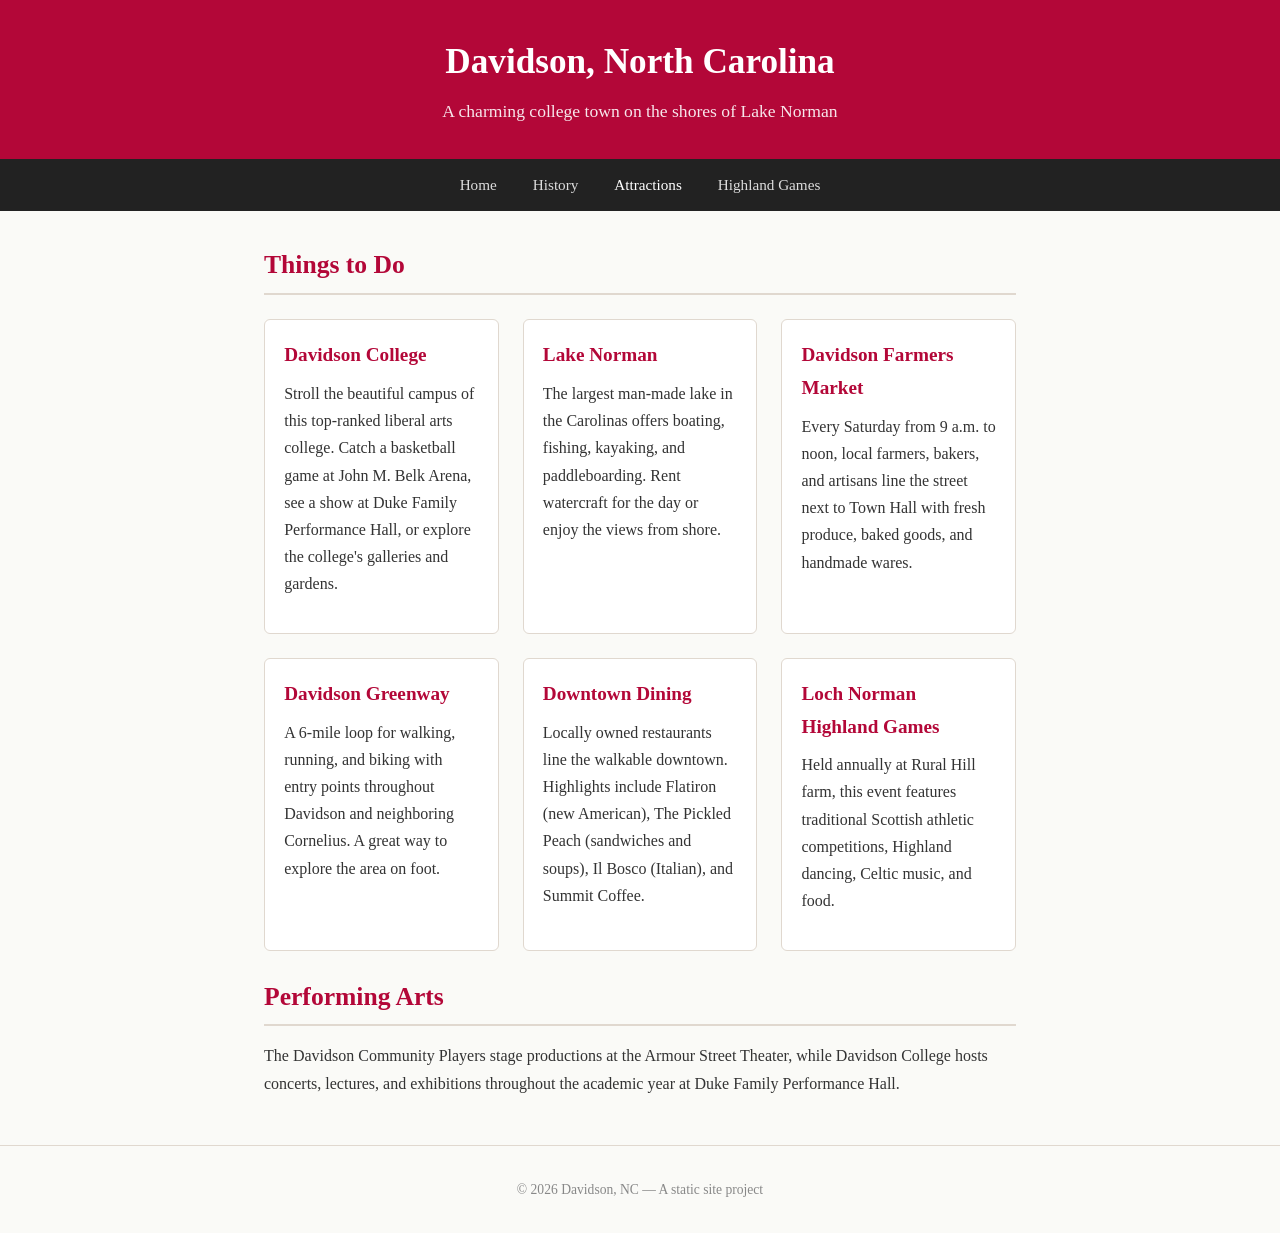
==== attractions.html @ 7d714942 "Add Highland Games page with SVG illustrations New dedicated page covering the Loch Norman Highland " ====
<!DOCTYPE html>
<html lang="en">
<head>
  <meta charset="UTF-8">
  <meta name="viewport" content="width=device-width, initial-scale=1.0">
  <title>Attractions &mdash; Davidson, NC</title>
  <link rel="stylesheet" href="style.css">
</head>
<body>
  <header>
    <h1>Davidson, North Carolina</h1>
    <p>A charming college town on the shores of Lake Norman</p>
  </header>
  <nav>
    <a href="index.html">Home</a>
    <a href="history.html">History</a>
    <a href="attractions.html" class="active">Attractions</a>
    <a href="highland-games.html">Highland Games</a>
  </nav>
  <main>
    <h2>Things to Do</h2>

    <div class="card-grid">
      <div class="card">
        <h3>Davidson College</h3>
        <p>
          Stroll the beautiful campus of this top-ranked liberal arts college. Catch a
          basketball game at John M. Belk Arena, see a show at Duke Family Performance
          Hall, or explore the college's galleries and gardens.
        </p>
      </div>

      <div class="card">
        <h3>Lake Norman</h3>
        <p>
          The largest man-made lake in the Carolinas offers boating, fishing, kayaking,
          and paddleboarding. Rent watercraft for the day or enjoy the views from shore.
        </p>
      </div>

      <div class="card">
        <h3>Davidson Farmers Market</h3>
        <p>
          Every Saturday from 9 a.m. to noon, local farmers, bakers, and artisans line
          the street next to Town Hall with fresh produce, baked goods, and handmade wares.
        </p>
      </div>

      <div class="card">
        <h3>Davidson Greenway</h3>
        <p>
          A 6-mile loop for walking, running, and biking with entry points throughout
          Davidson and neighboring Cornelius. A great way to explore the area on foot.
        </p>
      </div>

      <div class="card">
        <h3>Downtown Dining</h3>
        <p>
          Locally owned restaurants line the walkable downtown. Highlights include
          Flatiron (new American), The Pickled Peach (sandwiches and soups),
          Il Bosco (Italian), and Summit Coffee.
        </p>
      </div>

      <div class="card">
        <h3>Loch Norman Highland Games</h3>
        <p>
          Held annually at Rural Hill farm, this event features traditional Scottish
          athletic competitions, Highland dancing, Celtic music, and food.
        </p>
      </div>
    </div>

    <h2>Performing Arts</h2>
    <p>
      The Davidson Community Players stage productions at the Armour Street Theater,
      while Davidson College hosts concerts, lectures, and exhibitions throughout the
      academic year at Duke Family Performance Hall.
    </p>
  </main>
  <footer>
    <p>&copy; 2026 Davidson, NC &mdash; A static site project</p>
  </footer>
</body>
</html>
---- style.css ----
* {
  margin: 0;
  padding: 0;
  box-sizing: border-box;
}

body {
  font-family: Georgia, 'Times New Roman', serif;
  line-height: 1.7;
  color: #333;
  background: #fafaf7;
}

header {
  background: #b30738;
  color: #fff;
  padding: 2rem 1rem;
  text-align: center;
}

header h1 {
  font-size: 2.2rem;
  margin-bottom: 0.3rem;
}

header p {
  font-size: 1.1rem;
  opacity: 0.9;
}

nav {
  background: #222;
  padding: 0.8rem 1rem;
  text-align: center;
}

nav a {
  color: #ddd;
  text-decoration: none;
  margin: 0 1rem;
  font-size: 0.95rem;
  transition: color 0.2s;
}

nav a:hover,
nav a.active {
  color: #fff;
}

main {
  max-width: 800px;
  margin: 2rem auto;
  padding: 0 1.5rem;
}

main h2 {
  font-size: 1.6rem;
  margin-bottom: 1rem;
  color: #b30738;
  border-bottom: 2px solid #e0d8cf;
  padding-bottom: 0.4rem;
}

main h3 {
  font-size: 1.2rem;
  margin: 1.5rem 0 0.5rem;
  color: #555;
}

main p {
  margin-bottom: 1rem;
}

main ul {
  margin: 0 0 1rem 1.5rem;
}

main li {
  margin-bottom: 0.4rem;
}

.card-grid {
  display: grid;
  grid-template-columns: repeat(auto-fit, minmax(220px, 1fr));
  gap: 1.5rem;
  margin: 1.5rem 0;
}

.card {
  background: #fff;
  border: 1px solid #e0d8cf;
  border-radius: 6px;
  padding: 1.2rem;
}

.card h3 {
  margin-top: 0;
  color: #b30738;
}

/* Highland Games page styles */
.hero-banner {
  display: flex;
  align-items: center;
  justify-content: center;
  gap: 1.5rem;
  background: linear-gradient(135deg, #1a5632 0%, #1a5632 40%, #b30738 100%);
  color: #fff;
  padding: 2rem 1.5rem;
  border-radius: 6px;
  margin-bottom: 1.5rem;
}

.hero-banner .hero-title {
  font-size: 1.8rem;
  color: #fff;
  border-bottom: 2px solid rgba(255,255,255,0.3);
  padding-bottom: 0.3rem;
  margin-bottom: 0.5rem;
}

.hero-banner .hero-subtitle {
  font-size: 1.1rem;
  opacity: 0.9;
  margin-bottom: 0;
}

.hero-svg {
  width: 80px;
  height: 80px;
  flex-shrink: 0;
}

.section-with-svg {
  display: flex;
  gap: 1.5rem;
  align-items: flex-start;
  margin-bottom: 1.5rem;
}

.section-svg {
  width: 140px;
  height: 140px;
  flex-shrink: 0;
}

@media (max-width: 600px) {
  .hero-banner {
    flex-direction: column;
    text-align: center;
  }
  .section-with-svg {
    flex-direction: column;
    align-items: center;
  }
  .section-svg {
    width: 100px;
    height: 100px;
  }
}

footer {
  text-align: center;
  padding: 2rem 1rem;
  color: #888;
  font-size: 0.85rem;
  border-top: 1px solid #e0d8cf;
  margin-top: 3rem;
}
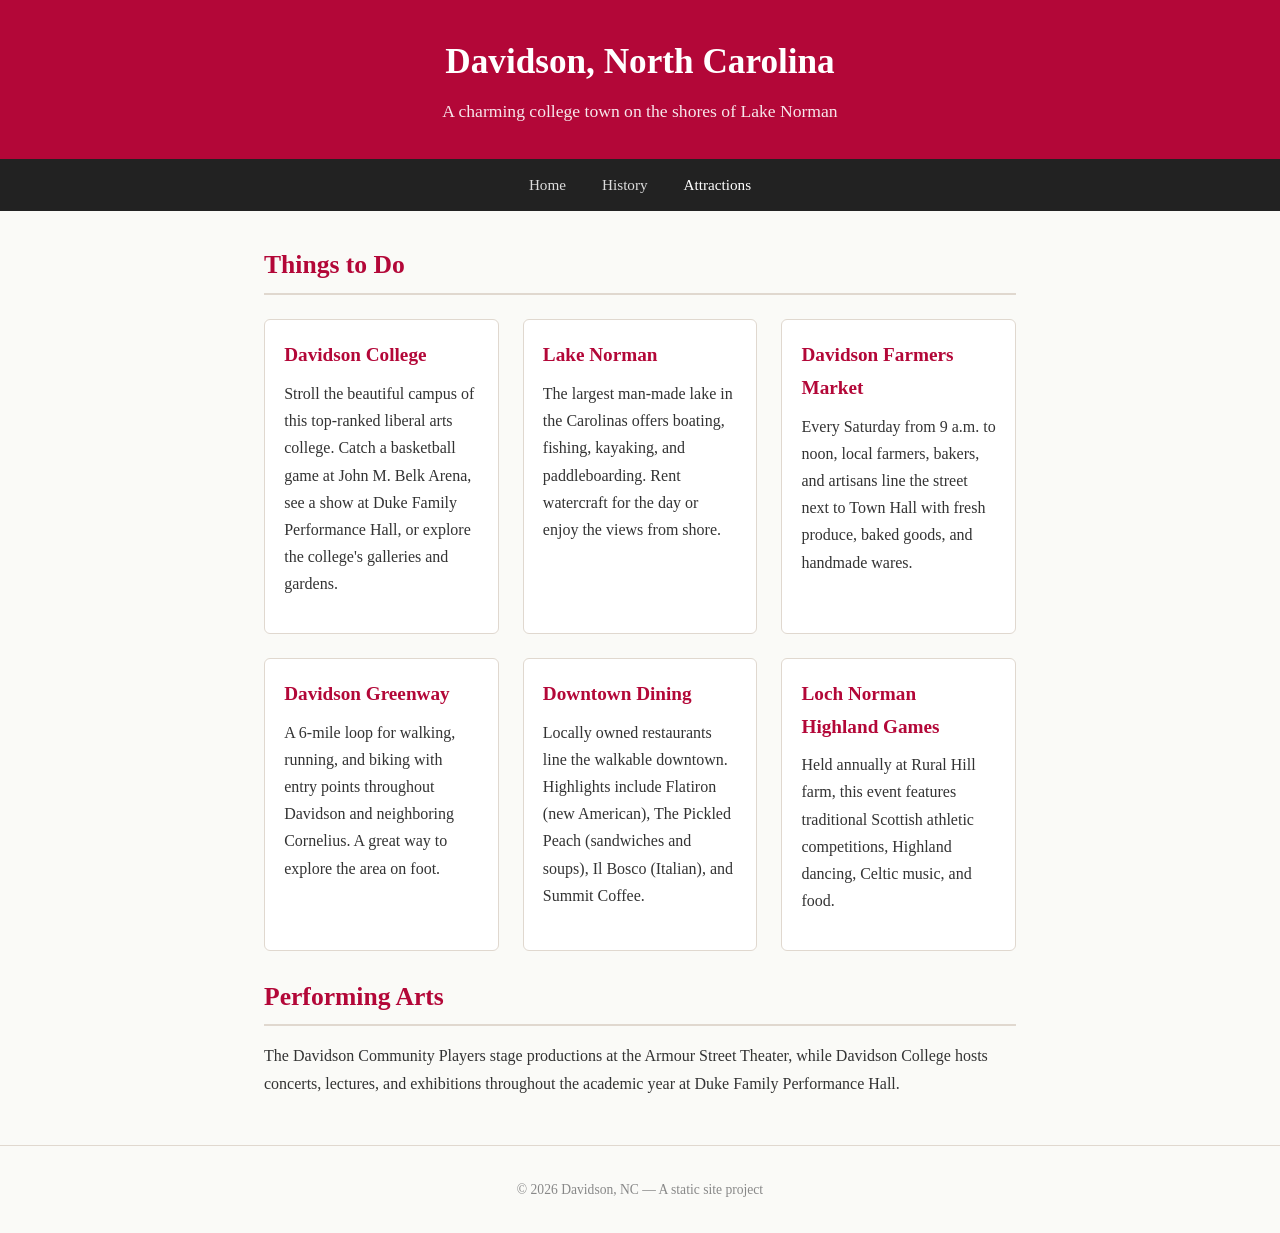
==== commit 65d62052: "Initial commit: Davidson NC static site Base site with Home, History, and Attractions pages.  Co-Aut" ====
--- a/attractions.html
+++ b/attractions.html
@@ -15,7 +15,6 @@
     <a href="index.html">Home</a>
     <a href="history.html">History</a>
     <a href="attractions.html" class="active">Attractions</a>
-    <a href="highland-games.html">Highland Games</a>
   </nav>
   <main>
     <h2>Things to Do</h2>
--- a/style.css
+++ b/style.css
@@ -98,67 +98,6 @@
   color: #b30738;
 }
 
-/* Highland Games page styles */
-.hero-banner {
-  display: flex;
-  align-items: center;
-  justify-content: center;
-  gap: 1.5rem;
-  background: linear-gradient(135deg, #1a5632 0%, #1a5632 40%, #b30738 100%);
-  color: #fff;
-  padding: 2rem 1.5rem;
-  border-radius: 6px;
-  margin-bottom: 1.5rem;
-}
-
-.hero-banner .hero-title {
-  font-size: 1.8rem;
-  color: #fff;
-  border-bottom: 2px solid rgba(255,255,255,0.3);
-  padding-bottom: 0.3rem;
-  margin-bottom: 0.5rem;
-}
-
-.hero-banner .hero-subtitle {
-  font-size: 1.1rem;
-  opacity: 0.9;
-  margin-bottom: 0;
-}
-
-.hero-svg {
-  width: 80px;
-  height: 80px;
-  flex-shrink: 0;
-}
-
-.section-with-svg {
-  display: flex;
-  gap: 1.5rem;
-  align-items: flex-start;
-  margin-bottom: 1.5rem;
-}
-
-.section-svg {
-  width: 140px;
-  height: 140px;
-  flex-shrink: 0;
-}
-
-@media (max-width: 600px) {
-  .hero-banner {
-    flex-direction: column;
-    text-align: center;
-  }
-  .section-with-svg {
-    flex-direction: column;
-    align-items: center;
-  }
-  .section-svg {
-    width: 100px;
-    height: 100px;
-  }
-}
-
 footer {
   text-align: center;
   padding: 2rem 1rem;
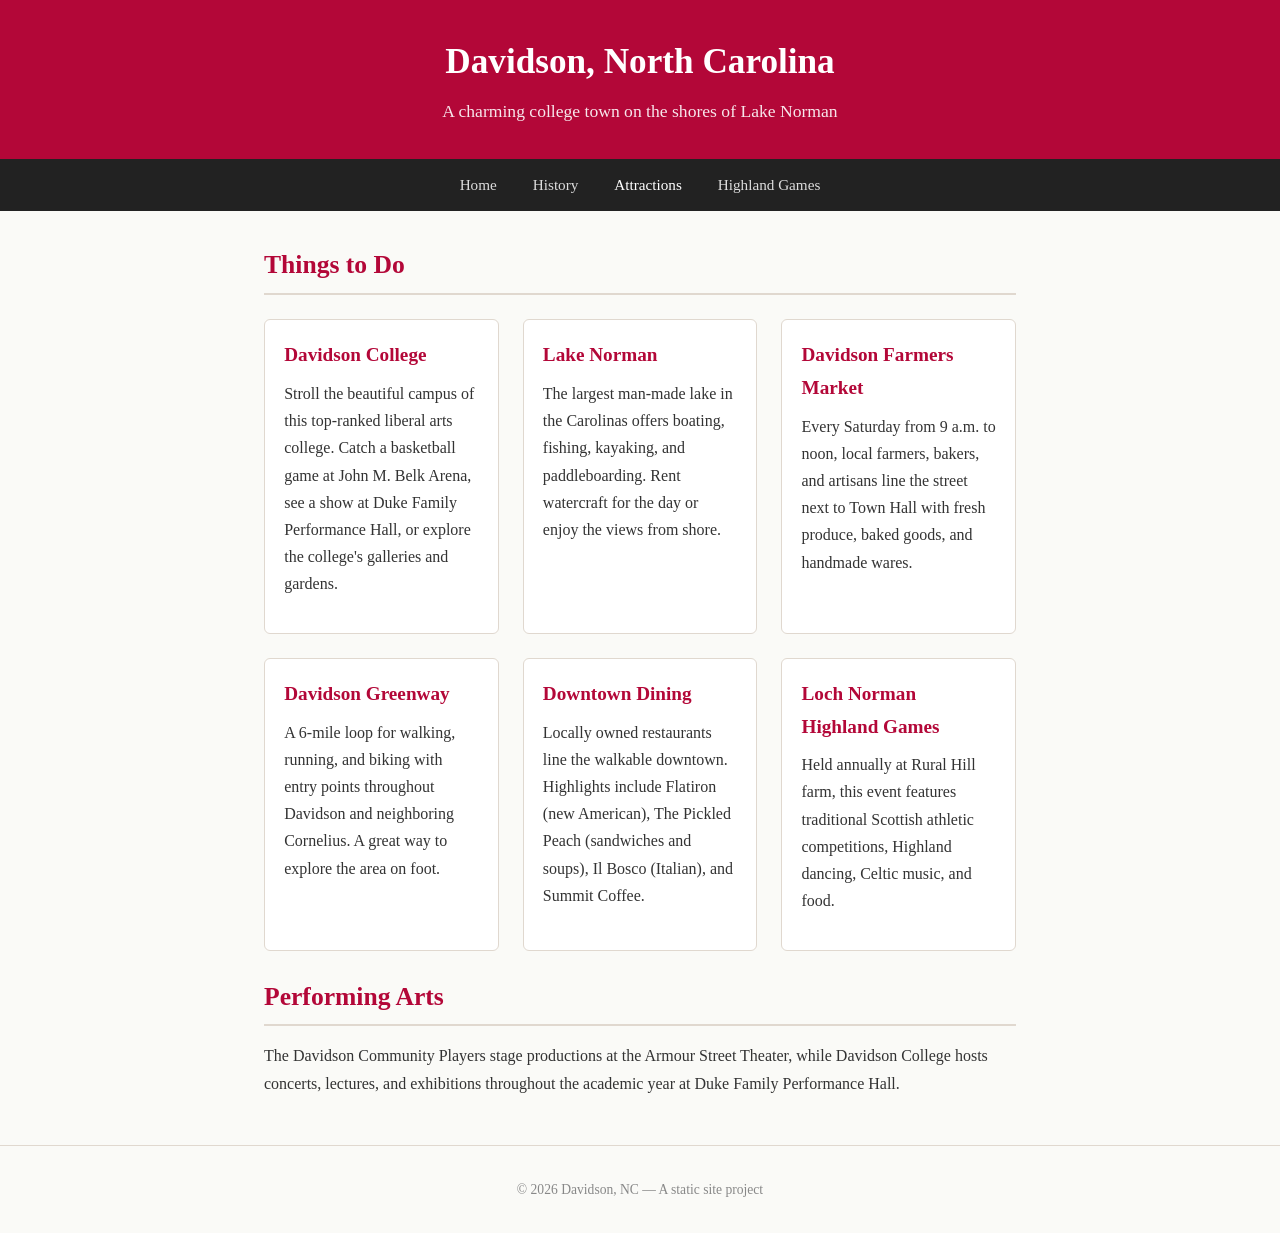
==== commit ce25f917: "Merge pull request #1 from jdmills-edu/highland-games Add Highland Games page with SVG illustrations" ====
--- a/attractions.html
+++ b/attractions.html
@@ -15,6 +15,7 @@
     <a href="index.html">Home</a>
     <a href="history.html">History</a>
     <a href="attractions.html" class="active">Attractions</a>
+    <a href="highland-games.html">Highland Games</a>
   </nav>
   <main>
     <h2>Things to Do</h2>
--- a/style.css
+++ b/style.css
@@ -98,6 +98,67 @@
   color: #b30738;
 }
 
+/* Highland Games page styles */
+.hero-banner {
+  display: flex;
+  align-items: center;
+  justify-content: center;
+  gap: 1.5rem;
+  background: linear-gradient(135deg, #1a5632 0%, #1a5632 40%, #b30738 100%);
+  color: #fff;
+  padding: 2rem 1.5rem;
+  border-radius: 6px;
+  margin-bottom: 1.5rem;
+}
+
+.hero-banner .hero-title {
+  font-size: 1.8rem;
+  color: #fff;
+  border-bottom: 2px solid rgba(255,255,255,0.3);
+  padding-bottom: 0.3rem;
+  margin-bottom: 0.5rem;
+}
+
+.hero-banner .hero-subtitle {
+  font-size: 1.1rem;
+  opacity: 0.9;
+  margin-bottom: 0;
+}
+
+.hero-svg {
+  width: 80px;
+  height: 80px;
+  flex-shrink: 0;
+}
+
+.section-with-svg {
+  display: flex;
+  gap: 1.5rem;
+  align-items: flex-start;
+  margin-bottom: 1.5rem;
+}
+
+.section-svg {
+  width: 140px;
+  height: 140px;
+  flex-shrink: 0;
+}
+
+@media (max-width: 600px) {
+  .hero-banner {
+    flex-direction: column;
+    text-align: center;
+  }
+  .section-with-svg {
+    flex-direction: column;
+    align-items: center;
+  }
+  .section-svg {
+    width: 100px;
+    height: 100px;
+  }
+}
+
 footer {
   text-align: center;
   padding: 2rem 1rem;
